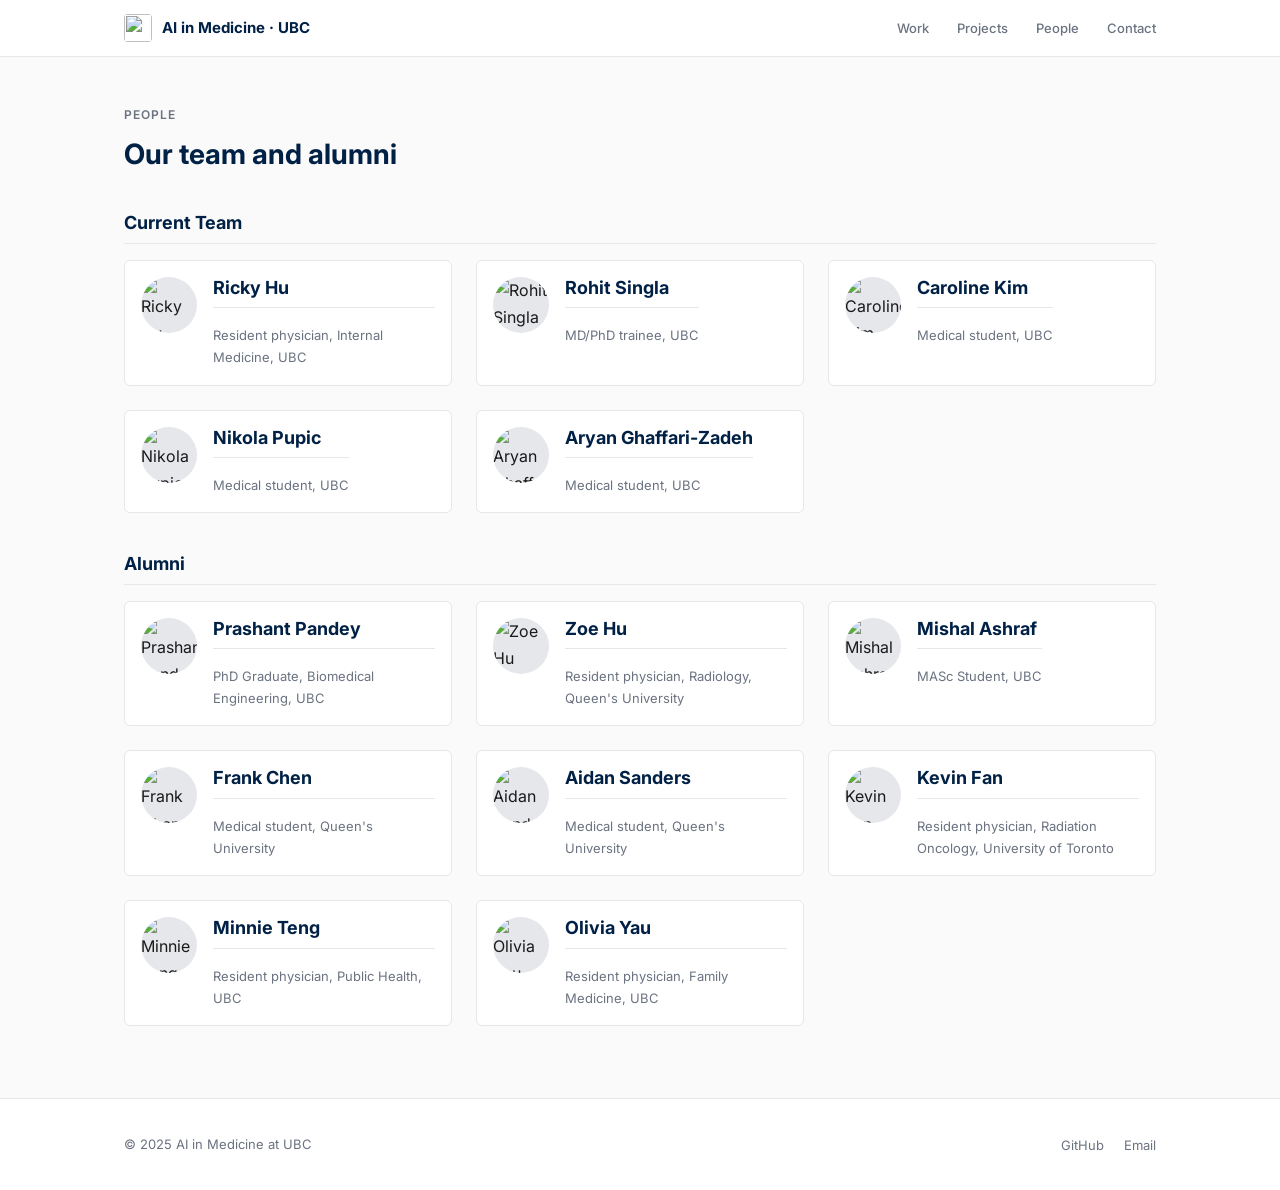
==== aboutus.html @ bf88bde8 "Redesign homepage into academic-lab-style site with new design system - Create new CSS stylesheet (a" ====
<!DOCTYPE html>
<html lang="en">
<head>
    <meta charset="utf-8" />
    <meta name="viewport" content="width=device-width, initial-scale=1" />
    <title>People — AI in Medicine at UBC</title>
    <meta name="description" content="Meet the team and alumni behind AI in Medicine at UBC." />

    <link rel="preconnect" href="https://fonts.googleapis.com" />
    <link rel="preconnect" href="https://fonts.gstatic.com" crossorigin />
    <link href="https://fonts.googleapis.com/css2?family=Inter:wght@400;500;600;700&family=Source+Serif+Pro:ital,wght@0,400;0,600;1,400&display=swap" rel="stylesheet" />

    <link rel="stylesheet" href="assets/css/site.css" />
</head>
<body>

<!-- Navigation -->
<nav class="site-nav" aria-label="Primary navigation">
    <div class="container">
        <a href="index.html" class="site-nav-brand">
            <img src="images/logo.png" alt="" aria-hidden="true" />
            AI in Medicine · UBC
        </a>
        <ul class="site-nav-links" role="list">
            <li><a href="index.html#work">Work</a></li>
            <li><a href="index.html#projects">Projects</a></li>
            <li><a href="index.html#people">People</a></li>
            <li><a href="index.html#contact">Contact</a></li>
        </ul>
        <button class="nav-toggle" aria-label="Toggle navigation" aria-expanded="false" aria-controls="mobile-nav">
            <svg viewBox="0 0 24 24" fill="none" stroke="currentColor" stroke-width="2" stroke-linecap="round"><line x1="3" y1="6" x2="21" y2="6"/><line x1="3" y1="12" x2="21" y2="12"/><line x1="3" y1="18" x2="21" y2="18"/></svg>
        </button>
    </div>
    <div id="mobile-nav" class="mobile-nav" role="navigation" aria-label="Mobile navigation">
        <a href="index.html#work">Work</a>
        <a href="index.html#projects">Projects</a>
        <a href="index.html#people">People</a>
        <a href="index.html#contact">Contact</a>
    </div>
</nav>

<!-- People -->
<section class="section" id="team" style="padding-top: 3rem;">
    <div class="container">
        <p class="section-label">People</p>
        <h2 class="section-title">Our team and alumni</h2>

        <div class="people-subsection">
            <h3>Current Team</h3>
            <div class="grid grid-3">
                <div class="person-card">
                    <img src="images/rh.png" alt="Ricky Hu" class="person-card-photo" />
                    <div class="person-card-info">
                        <h3>Ricky Hu</h3>
                        <p class="person-card-role">Resident physician, Internal Medicine, UBC</p>
                    </div>
                </div>
                <div class="person-card">
                    <img src="images/rs.png" alt="Rohit Singla" class="person-card-photo" />
                    <div class="person-card-info">
                        <h3>Rohit Singla</h3>
                        <p class="person-card-role">MD/PhD trainee, UBC</p>
                    </div>
                </div>
                <div class="person-card">
                    <img src="images/ck.jpg" alt="Caroline Kim" class="person-card-photo" />
                    <div class="person-card-info">
                        <h3>Caroline Kim</h3>
                        <p class="person-card-role">Medical student, UBC</p>
                    </div>
                </div>
                <div class="person-card">
                    <img src="images/np.jpg" alt="Nikola Pupic" class="person-card-photo" />
                    <div class="person-card-info">
                        <h3>Nikola Pupic</h3>
                        <p class="person-card-role">Medical student, UBC</p>
                    </div>
                </div>
                <div class="person-card">
                    <img src="images/ag.jpg" alt="Aryan Ghaffari-Zadeh" class="person-card-photo" />
                    <div class="person-card-info">
                        <h3>Aryan Ghaffari-Zadeh</h3>
                        <p class="person-card-role">Medical student, UBC</p>
                    </div>
                </div>
            </div>
        </div>

        <div class="people-subsection">
            <h3>Alumni</h3>
            <div class="grid grid-3">
                <div class="person-card">
                    <img src="images/pp.png" alt="Prashant Pandey" class="person-card-photo" />
                    <div class="person-card-info">
                        <h3>Prashant Pandey</h3>
                        <p class="person-card-role">PhD Graduate, Biomedical Engineering, UBC</p>
                    </div>
                </div>
                <div class="person-card">
                    <img src="images/zh.png" alt="Zoe Hu" class="person-card-photo" />
                    <div class="person-card-info">
                        <h3>Zoe Hu</h3>
                        <p class="person-card-role">Resident physician, Radiology, Queen's University</p>
                    </div>
                </div>
                <div class="person-card">
                    <img src="images/ma.png" alt="Mishal Ashraf" class="person-card-photo" />
                    <div class="person-card-info">
                        <h3>Mishal Ashraf</h3>
                        <p class="person-card-role">MASc Student, UBC</p>
                    </div>
                </div>
                <div class="person-card">
                    <img src="images/fc.jpg" alt="Frank Chen" class="person-card-photo" />
                    <div class="person-card-info">
                        <h3>Frank Chen</h3>
                        <p class="person-card-role">Medical student, Queen's University</p>
                    </div>
                </div>
                <div class="person-card">
                    <img src="images/as.jpg" alt="Aidan Sanders" class="person-card-photo" />
                    <div class="person-card-info">
                        <h3>Aidan Sanders</h3>
                        <p class="person-card-role">Medical student, Queen's University</p>
                    </div>
                </div>
                <div class="person-card">
                    <img src="images/kf.png" alt="Kevin Fan" class="person-card-photo" />
                    <div class="person-card-info">
                        <h3>Kevin Fan</h3>
                        <p class="person-card-role">Resident physician, Radiation Oncology, University of Toronto</p>
                    </div>
                </div>
                <div class="person-card">
                    <img src="images/mt.png" alt="Minnie Teng" class="person-card-photo" />
                    <div class="person-card-info">
                        <h3>Minnie Teng</h3>
                        <p class="person-card-role">Resident physician, Public Health, UBC</p>
                    </div>
                </div>
                <div class="person-card">
                    <img src="images/oy.png" alt="Olivia Yau" class="person-card-photo" />
                    <div class="person-card-info">
                        <h3>Olivia Yau</h3>
                        <p class="person-card-role">Resident physician, Family Medicine, UBC</p>
                    </div>
                </div>
            </div>
        </div>
    </div>
</section>

<!-- Footer -->
<footer class="site-footer">
    <div class="container">
        <span class="footer-text">&copy; 2025 AI in Medicine at UBC</span>
        <ul class="footer-links" role="list">
            <li><a href="https://github.com/ubcaimed" aria-label="GitHub">GitHub</a></li>
            <li><a href="mailto:ubcaimss@gmail.com" aria-label="Email">Email</a></li>
        </ul>
    </div>
</footer>

<script>
(function () {
    var toggle = document.querySelector('.nav-toggle');
    var mobileNav = document.getElementById('mobile-nav');
    if (!toggle || !mobileNav) return;

    toggle.addEventListener('click', function () {
        var isOpen = mobileNav.classList.toggle('is-open');
        toggle.setAttribute('aria-expanded', isOpen);
    });

    mobileNav.querySelectorAll('a').forEach(function (link) {
        link.addEventListener('click', function () {
            mobileNav.classList.remove('is-open');
            toggle.setAttribute('aria-expanded', 'false');
        });
    });
})();
</script>

</body>
</html>
---- assets/css/site.css ----
/*
 * UBC AI in Medicine — Academic Design System
 *
 * Design decisions:
 * - Typography-driven hierarchy using Inter + Source Serif Pro
 * - UBC-aligned color palette (#002145 primary)
 * - Generous whitespace, thin borders, no heavy shadows
 * - Mobile-first responsive layout
 * - Reusable component patterns (section, card, timeline)
 */

/* ---- Reset & Base ---- */
*, *::before, *::after {
  box-sizing: border-box;
  margin: 0;
  padding: 0;
}

html {
  font-size: 16px;
  scroll-behavior: smooth;
  -webkit-text-size-adjust: 100%;
}

body {
  font-family: 'Inter', system-ui, -apple-system, sans-serif;
  color: #1A1A1A;
  background: #FAFAFA;
  line-height: 1.7;
  -webkit-font-smoothing: antialiased;
  -moz-osx-font-smoothing: grayscale;
}

img {
  max-width: 100%;
  height: auto;
  display: block;
}

a {
  color: #1F4E79;
  text-decoration: none;
  transition: color 0.15s ease;
}

a:hover {
  color: #002145;
}

/* ---- Typography ---- */
h1, h2, h3, h4, h5, h6 {
  font-family: 'Inter', system-ui, sans-serif;
  font-weight: 700;
  color: #002145;
  line-height: 1.25;
}

h1 { font-size: 2.5rem; }      /* 40px */
h2 { font-size: 1.75rem; }     /* 28px */
h3 { font-size: 1.25rem; }     /* 20px */
h4 { font-size: 1.125rem; }    /* 18px */

p {
  margin-bottom: 1rem;
  color: #1A1A1A;
}

.text-muted {
  color: #6B7280;
}

.text-small {
  font-size: 0.875rem;
}

/* Accent serif for special use */
.serif {
  font-family: 'Source Serif Pro', 'Georgia', serif;
}

/* ---- Layout ---- */
.container {
  max-width: 1080px;
  margin: 0 auto;
  padding: 0 1.5rem;
}

.section {
  padding: 4.5rem 0;
}

.section + .section {
  border-top: 1px solid #E5E7EB;
}

.section-label {
  font-size: 0.75rem;
  font-weight: 600;
  text-transform: uppercase;
  letter-spacing: 0.08em;
  color: #6B7280;
  margin-bottom: 0.75rem;
}

.section-title {
  margin-bottom: 1rem;
}

.section-desc {
  max-width: 640px;
  color: #6B7280;
  font-size: 1.0625rem;
  line-height: 1.7;
  margin-bottom: 2.5rem;
}

/* ---- Grid ---- */
.grid {
  display: grid;
  gap: 1.5rem;
}

.grid-2 {
  grid-template-columns: 1fr;
}

.grid-3 {
  grid-template-columns: 1fr;
}

.grid-4 {
  grid-template-columns: 1fr;
}

@media (min-width: 640px) {
  .grid-2 { grid-template-columns: repeat(2, 1fr); }
  .grid-3 { grid-template-columns: repeat(2, 1fr); }
  .grid-4 { grid-template-columns: repeat(2, 1fr); }
}

@media (min-width: 960px) {
  .grid-3 { grid-template-columns: repeat(3, 1fr); }
  .grid-4 { grid-template-columns: repeat(4, 1fr); }
}

/* ---- Buttons ---- */
.btn {
  display: inline-block;
  font-family: 'Inter', system-ui, sans-serif;
  font-size: 0.9375rem;
  font-weight: 600;
  padding: 0.625rem 1.5rem;
  border-radius: 4px;
  border: 1px solid transparent;
  cursor: pointer;
  transition: background 0.15s ease, border-color 0.15s ease, color 0.15s ease;
  text-align: center;
}

.btn-primary {
  background: #002145;
  color: #fff;
  border-color: #002145;
}

.btn-primary:hover {
  background: #1F4E79;
  border-color: #1F4E79;
  color: #fff;
}

.btn-outline {
  background: transparent;
  color: #002145;
  border-color: #002145;
}

.btn-outline:hover {
  background: #002145;
  color: #fff;
}

.btn-group {
  display: flex;
  gap: 0.75rem;
  flex-wrap: wrap;
}

/* ---- Navigation ---- */
.site-nav {
  position: sticky;
  top: 0;
  z-index: 100;
  background: #fff;
  border-bottom: 1px solid #E5E7EB;
}

.site-nav .container {
  display: flex;
  align-items: center;
  justify-content: space-between;
  height: 3.5rem;
}

.site-nav-brand {
  display: flex;
  align-items: center;
  gap: 0.625rem;
  font-weight: 700;
  font-size: 0.9375rem;
  color: #002145;
  white-space: nowrap;
}

.site-nav-brand img {
  width: 28px;
  height: 28px;
  border-radius: 4px;
}

.site-nav-links {
  display: none;
  list-style: none;
  gap: 1.75rem;
}

.site-nav-links a {
  font-size: 0.8125rem;
  font-weight: 500;
  color: #6B7280;
  transition: color 0.15s ease;
}

.site-nav-links a:hover {
  color: #002145;
}

/* Mobile nav toggle */
.nav-toggle {
  display: flex;
  align-items: center;
  justify-content: center;
  background: none;
  border: none;
  cursor: pointer;
  padding: 0.5rem;
  color: #002145;
}

.nav-toggle svg {
  width: 22px;
  height: 22px;
}

/* Mobile dropdown */
.mobile-nav {
  display: none;
  background: #fff;
  border-bottom: 1px solid #E5E7EB;
  padding: 0.75rem 1.5rem 1rem;
}

.mobile-nav.is-open {
  display: block;
}

.mobile-nav a {
  display: block;
  padding: 0.5rem 0;
  font-size: 0.9375rem;
  font-weight: 500;
  color: #6B7280;
  border-bottom: 1px solid #E5E7EB;
}

.mobile-nav a:last-child {
  border-bottom: none;
}

.mobile-nav a:hover {
  color: #002145;
}

@media (min-width: 768px) {
  .site-nav-links {
    display: flex;
  }
  .nav-toggle {
    display: none;
  }
}

/* ---- Hero ---- */
.hero {
  padding: 5rem 0 4rem;
  background: #fff;
  border-bottom: 1px solid #E5E7EB;
}

.hero h1 {
  font-size: 2.75rem;
  margin-bottom: 1rem;
  max-width: 600px;
}

.hero .hero-subtitle {
  font-family: 'Source Serif Pro', Georgia, serif;
  font-size: 1.1875rem;
  color: #1F4E79;
  line-height: 1.6;
  max-width: 580px;
  margin-bottom: 1.25rem;
  font-weight: 400;
}

.hero .hero-body {
  color: #6B7280;
  font-size: 1rem;
  line-height: 1.7;
  max-width: 580px;
  margin-bottom: 1.75rem;
}

.hero-meta {
  display: flex;
  gap: 1.5rem;
  flex-wrap: wrap;
  margin-bottom: 2rem;
  padding-top: 1.5rem;
  border-top: 1px solid #E5E7EB;
}

.hero-meta-item {
  font-size: 0.8125rem;
  color: #6B7280;
}

.hero-meta-item strong {
  color: #002145;
  font-weight: 600;
}

@media (min-width: 768px) {
  .hero {
    padding: 6rem 0 5rem;
  }
  .hero h1 {
    font-size: 3rem;
  }
}

/* ---- Card (shared base) ---- */
.card {
  background: #fff;
  border: 1px solid #E5E7EB;
  border-radius: 6px;
  padding: 1.5rem;
  transition: border-color 0.15s ease;
}

.card:hover {
  border-color: #CBD5E1;
}

.card-icon {
  width: 36px;
  height: 36px;
  margin-bottom: 1rem;
  color: #1F4E79;
}

.card h3 {
  font-size: 1.0625rem;
  margin-bottom: 0.5rem;
}

.card p {
  font-size: 0.9375rem;
  color: #6B7280;
  line-height: 1.6;
  margin-bottom: 0;
}

/* ---- Project Card (Featured Work) ---- */
.project-card {
  background: #fff;
  border: 1px solid #E5E7EB;
  border-radius: 6px;
  padding: 1.75rem;
  transition: border-color 0.15s ease;
}

.project-card:hover {
  border-color: #CBD5E1;
}

.project-card-meta {
  display: flex;
  align-items: center;
  gap: 0.5rem;
  margin-bottom: 0.75rem;
  flex-wrap: wrap;
}

.project-card-year {
  font-size: 0.8125rem;
  font-weight: 700;
  color: #002145;
  background: #EFF6FF;
  padding: 0.125rem 0.5rem;
  border-radius: 3px;
}

.project-card-source {
  font-size: 0.8125rem;
  color: #6B7280;
  font-style: italic;
}

.project-card h3 {
  font-size: 1.0625rem;
  line-height: 1.4;
  margin-bottom: 0.625rem;
  color: #002145;
}

.project-card h3 a {
  color: inherit;
}

.project-card h3 a:hover {
  color: #1F4E79;
}

.project-card-summary {
  font-size: 0.9375rem;
  color: #6B7280;
  line-height: 1.6;
  margin-bottom: 0.75rem;
}

.project-card-insight {
  font-size: 0.875rem;
  color: #1A1A1A;
  background: #F9FAFB;
  border-left: 3px solid #CFAE70;
  padding: 0.625rem 0.875rem;
  line-height: 1.55;
  border-radius: 0 4px 4px 0;
}

.project-card-insight strong {
  color: #002145;
  font-weight: 600;
}

/* ---- Timeline ---- */
.timeline {
  position: relative;
  padding-left: 1.75rem;
}

.timeline::before {
  content: '';
  position: absolute;
  left: 0;
  top: 0.375rem;
  bottom: 0.375rem;
  width: 2px;
  background: #E5E7EB;
}

.timeline-item {
  position: relative;
  padding-bottom: 1.5rem;
}

.timeline-item:last-child {
  padding-bottom: 0;
}

.timeline-item::before {
  content: '';
  position: absolute;
  left: -1.75rem;
  top: 0.375rem;
  width: 8px;
  height: 8px;
  border-radius: 50%;
  background: #1F4E79;
  border: 2px solid #fff;
  box-shadow: 0 0 0 2px #1F4E79;
}

.timeline-year {
  font-size: 0.8125rem;
  font-weight: 700;
  color: #002145;
  margin-bottom: 0.125rem;
}

.timeline-text {
  font-size: 0.9375rem;
  color: #6B7280;
  line-height: 1.5;
}

/* ---- Initiative Card ---- */
.initiative-card {
  background: #fff;
  border: 1px solid #E5E7EB;
  border-radius: 6px;
  padding: 1.5rem;
  transition: border-color 0.15s ease;
}

.initiative-card:hover {
  border-color: #CBD5E1;
}

.initiative-card h3 {
  font-size: 1rem;
  margin-bottom: 0.375rem;
  color: #002145;
}

.initiative-card p {
  font-size: 0.9375rem;
  color: #6B7280;
  line-height: 1.6;
  margin-bottom: 0.5rem;
}

.initiative-tag {
  display: inline-block;
  font-size: 0.75rem;
  font-weight: 600;
  color: #1F4E79;
  background: #EFF6FF;
  padding: 0.125rem 0.5rem;
  border-radius: 3px;
}

/* ---- Person Card ---- */
.person-card {
  display: flex;
  align-items: flex-start;
  gap: 1rem;
  padding: 1rem;
  border: 1px solid #E5E7EB;
  border-radius: 6px;
  background: #fff;
  transition: border-color 0.15s ease;
}

.person-card:hover {
  border-color: #CBD5E1;
}

.person-card-photo {
  width: 56px;
  height: 56px;
  border-radius: 50%;
  object-fit: cover;
  flex-shrink: 0;
  background: #E5E7EB;
}

.person-card-info h3 {
  font-size: 0.9375rem;
  margin-bottom: 0.125rem;
  color: #002145;
}

.person-card-role {
  font-size: 0.8125rem;
  color: #6B7280;
  margin-bottom: 0;
}

/* ---- CTA Section ---- */
.cta-section {
  background: #002145;
  color: #fff;
  text-align: center;
  border-top: none;
}

.cta-section h2 {
  color: #fff;
  max-width: 540px;
  margin: 0 auto 0.75rem;
}

.cta-section p {
  color: rgba(255, 255, 255, 0.7);
  max-width: 520px;
  margin: 0 auto 2rem;
  font-size: 1rem;
}

.cta-section .btn-primary {
  background: #fff;
  color: #002145;
  border-color: #fff;
}

.cta-section .btn-primary:hover {
  background: rgba(255, 255, 255, 0.9);
  color: #002145;
}

.cta-section .btn-outline {
  color: #fff;
  border-color: rgba(255, 255, 255, 0.4);
}

.cta-section .btn-outline:hover {
  background: rgba(255, 255, 255, 0.1);
  border-color: rgba(255, 255, 255, 0.7);
  color: #fff;
}

/* ---- Footer ---- */
.site-footer {
  padding: 2rem 0;
  border-top: 1px solid #E5E7EB;
  background: #fff;
}

.site-footer .container {
  display: flex;
  justify-content: space-between;
  align-items: center;
  flex-wrap: wrap;
  gap: 1rem;
}

.footer-text {
  font-size: 0.8125rem;
  color: #6B7280;
}

.footer-links {
  display: flex;
  gap: 1.25rem;
  list-style: none;
}

.footer-links a {
  font-size: 0.8125rem;
  color: #6B7280;
  transition: color 0.15s ease;
}

.footer-links a:hover {
  color: #002145;
}

/* ---- People Section: Team + Alumni ---- */
.people-subsection {
  margin-top: 2.5rem;
}

.people-subsection:first-child {
  margin-top: 0;
}

.people-subsection h3 {
  font-size: 1.125rem;
  margin-bottom: 1rem;
  padding-bottom: 0.5rem;
  border-bottom: 1px solid #E5E7EB;
  color: #002145;
}

/* ---- Responsive adjustments ---- */
@media (max-width: 639px) {
  h1 { font-size: 2rem; }
  h2 { font-size: 1.5rem; }

  .hero {
    padding: 3rem 0;
  }

  .hero h1 {
    font-size: 2rem;
  }

  .hero .hero-subtitle {
    font-size: 1.0625rem;
  }

  .section {
    padding: 3rem 0;
  }

  .hero-meta {
    gap: 1rem;
  }

  .project-card {
    padding: 1.25rem;
  }
}

/* ---- Utility ---- */
.sr-only {
  position: absolute;
  width: 1px;
  height: 1px;
  padding: 0;
  margin: -1px;
  overflow: hidden;
  clip: rect(0, 0, 0, 0);
  white-space: nowrap;
  border-width: 0;
}
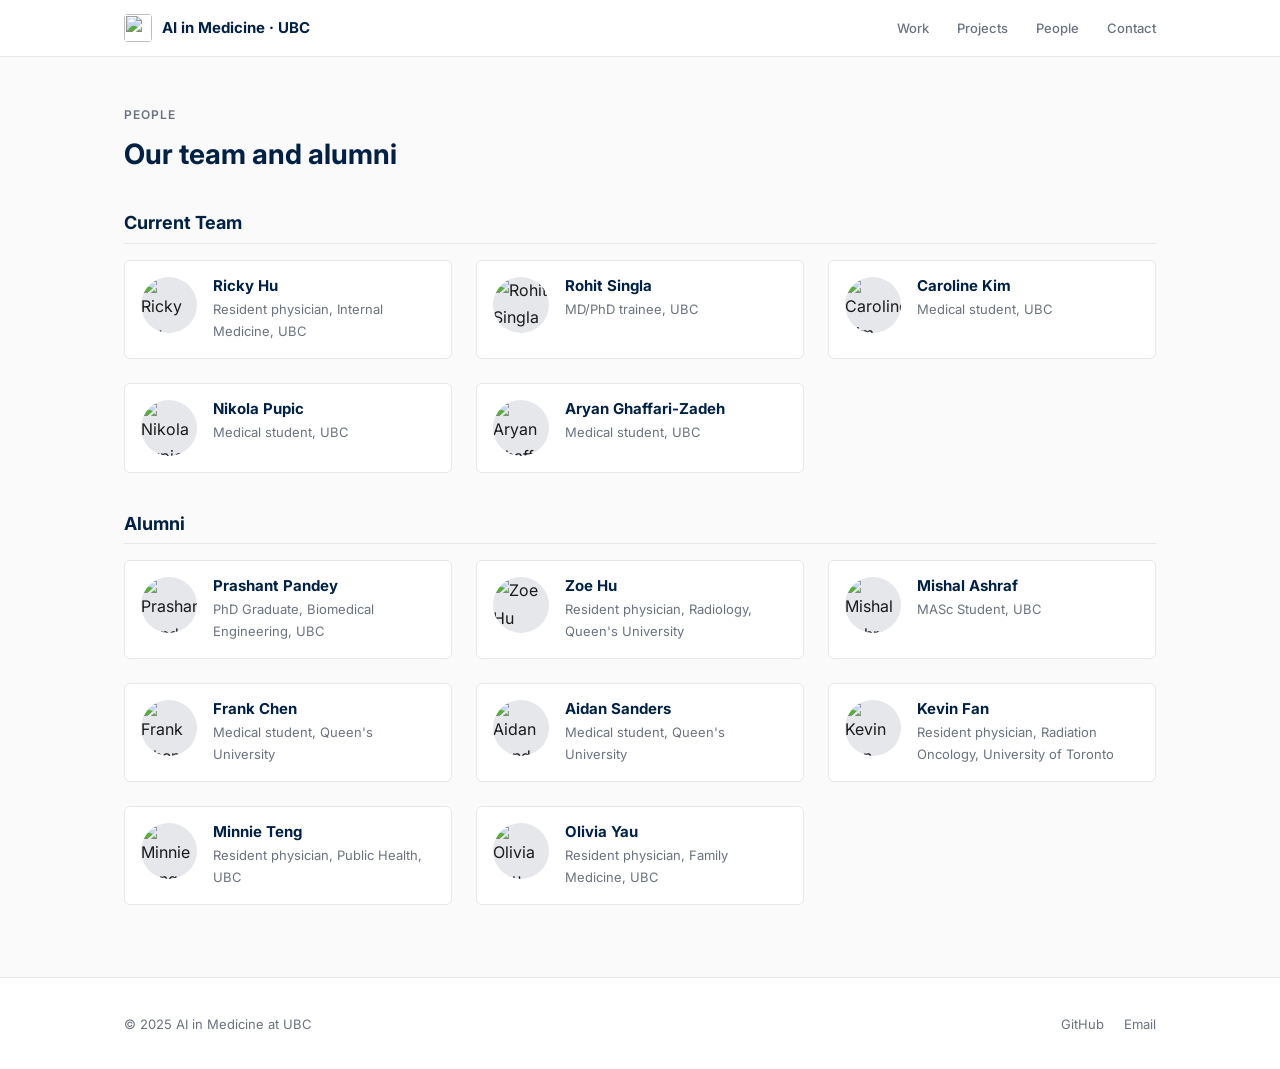
==== commit 489b4187: "Address all 10 review comments: extract shared JS, fix accessibility, remove inline styles, add redu" ====
--- a/aboutus.html
+++ b/aboutus.html
@@ -40,7 +40,7 @@
 </nav>
 
 <!-- People -->
-<section class="section" id="team" style="padding-top: 3rem;">
+<section class="section section-flush" id="team">
     <div class="container">
         <p class="section-label">People</p>
         <h2 class="section-title">Our team and alumni</h2>
@@ -51,35 +51,35 @@
                 <div class="person-card">
                     <img src="images/rh.png" alt="Ricky Hu" class="person-card-photo" />
                     <div class="person-card-info">
-                        <h3>Ricky Hu</h3>
+                        <h4>Ricky Hu</h4>
                         <p class="person-card-role">Resident physician, Internal Medicine, UBC</p>
                     </div>
                 </div>
                 <div class="person-card">
                     <img src="images/rs.png" alt="Rohit Singla" class="person-card-photo" />
                     <div class="person-card-info">
-                        <h3>Rohit Singla</h3>
+                        <h4>Rohit Singla</h4>
                         <p class="person-card-role">MD/PhD trainee, UBC</p>
                     </div>
                 </div>
                 <div class="person-card">
                     <img src="images/ck.jpg" alt="Caroline Kim" class="person-card-photo" />
                     <div class="person-card-info">
-                        <h3>Caroline Kim</h3>
+                        <h4>Caroline Kim</h4>
                         <p class="person-card-role">Medical student, UBC</p>
                     </div>
                 </div>
                 <div class="person-card">
                     <img src="images/np.jpg" alt="Nikola Pupic" class="person-card-photo" />
                     <div class="person-card-info">
-                        <h3>Nikola Pupic</h3>
+                        <h4>Nikola Pupic</h4>
                         <p class="person-card-role">Medical student, UBC</p>
                     </div>
                 </div>
                 <div class="person-card">
                     <img src="images/ag.jpg" alt="Aryan Ghaffari-Zadeh" class="person-card-photo" />
                     <div class="person-card-info">
-                        <h3>Aryan Ghaffari-Zadeh</h3>
+                        <h4>Aryan Ghaffari-Zadeh</h4>
                         <p class="person-card-role">Medical student, UBC</p>
                     </div>
                 </div>
@@ -92,56 +92,56 @@
                 <div class="person-card">
                     <img src="images/pp.png" alt="Prashant Pandey" class="person-card-photo" />
                     <div class="person-card-info">
-                        <h3>Prashant Pandey</h3>
+                        <h4>Prashant Pandey</h4>
                         <p class="person-card-role">PhD Graduate, Biomedical Engineering, UBC</p>
                     </div>
                 </div>
                 <div class="person-card">
                     <img src="images/zh.png" alt="Zoe Hu" class="person-card-photo" />
                     <div class="person-card-info">
-                        <h3>Zoe Hu</h3>
+                        <h4>Zoe Hu</h4>
                         <p class="person-card-role">Resident physician, Radiology, Queen's University</p>
                     </div>
                 </div>
                 <div class="person-card">
                     <img src="images/ma.png" alt="Mishal Ashraf" class="person-card-photo" />
                     <div class="person-card-info">
-                        <h3>Mishal Ashraf</h3>
+                        <h4>Mishal Ashraf</h4>
                         <p class="person-card-role">MASc Student, UBC</p>
                     </div>
                 </div>
                 <div class="person-card">
                     <img src="images/fc.jpg" alt="Frank Chen" class="person-card-photo" />
                     <div class="person-card-info">
-                        <h3>Frank Chen</h3>
+                        <h4>Frank Chen</h4>
                         <p class="person-card-role">Medical student, Queen's University</p>
                     </div>
                 </div>
                 <div class="person-card">
                     <img src="images/as.jpg" alt="Aidan Sanders" class="person-card-photo" />
                     <div class="person-card-info">
-                        <h3>Aidan Sanders</h3>
+                        <h4>Aidan Sanders</h4>
                         <p class="person-card-role">Medical student, Queen's University</p>
                     </div>
                 </div>
                 <div class="person-card">
                     <img src="images/kf.png" alt="Kevin Fan" class="person-card-photo" />
                     <div class="person-card-info">
-                        <h3>Kevin Fan</h3>
+                        <h4>Kevin Fan</h4>
                         <p class="person-card-role">Resident physician, Radiation Oncology, University of Toronto</p>
                     </div>
                 </div>
                 <div class="person-card">
                     <img src="images/mt.png" alt="Minnie Teng" class="person-card-photo" />
                     <div class="person-card-info">
-                        <h3>Minnie Teng</h3>
+                        <h4>Minnie Teng</h4>
                         <p class="person-card-role">Resident physician, Public Health, UBC</p>
                     </div>
                 </div>
                 <div class="person-card">
                     <img src="images/oy.png" alt="Olivia Yau" class="person-card-photo" />
                     <div class="person-card-info">
-                        <h3>Olivia Yau</h3>
+                        <h4>Olivia Yau</h4>
                         <p class="person-card-role">Resident physician, Family Medicine, UBC</p>
                     </div>
                 </div>
@@ -161,25 +161,7 @@
     </div>
 </footer>
 
-<script>
-(function () {
-    var toggle = document.querySelector('.nav-toggle');
-    var mobileNav = document.getElementById('mobile-nav');
-    if (!toggle || !mobileNav) return;
-
-    toggle.addEventListener('click', function () {
-        var isOpen = mobileNav.classList.toggle('is-open');
-        toggle.setAttribute('aria-expanded', isOpen);
-    });
-
-    mobileNav.querySelectorAll('a').forEach(function (link) {
-        link.addEventListener('click', function () {
-            mobileNav.classList.remove('is-open');
-            toggle.setAttribute('aria-expanded', 'false');
-        });
-    });
-})();
-</script>
+<script src="assets/js/site.js"></script>
 
 </body>
 </html>
--- a/assets/css/site.css
+++ b/assets/css/site.css
@@ -20,6 +20,17 @@
   font-size: 16px;
   scroll-behavior: smooth;
   -webkit-text-size-adjust: 100%;
+}
+
+/* Respect users who prefer reduced motion */
+@media (prefers-reduced-motion: reduce) {
+  html {
+    scroll-behavior: auto;
+  }
+
+  *, *::before, *::after {
+    transition-duration: 0s !important;
+  }
 }
 
 body {
@@ -186,6 +197,10 @@
   flex-wrap: wrap;
 }
 
+.btn-group-center {
+  justify-content: center;
+}
+
 /* ---- Navigation ---- */
 .site-nav {
   position: sticky;
@@ -286,6 +301,11 @@
     display: flex;
   }
   .nav-toggle {
+    display: none;
+  }
+  /* Prevent mobile nav from staying visible after viewport resize */
+  .mobile-nav,
+  .mobile-nav.is-open {
     display: none;
   }
 }
@@ -566,7 +586,7 @@
   background: #E5E7EB;
 }
 
-.person-card-info h3 {
+.person-card-info h4 {
   font-size: 0.9375rem;
   margin-bottom: 0.125rem;
   color: #002145;
@@ -579,7 +599,7 @@
 }
 
 /* ---- CTA Section ---- */
-.cta-section {
+.section.cta-section {
   background: #002145;
   color: #fff;
   text-align: center;
@@ -702,6 +722,11 @@
   .project-card {
     padding: 1.25rem;
   }
+}
+
+/* Page-level modifier: reduce top padding when section is first content */
+.section-flush {
+  padding-top: 3rem;
 }
 
 /* ---- Utility ---- */
